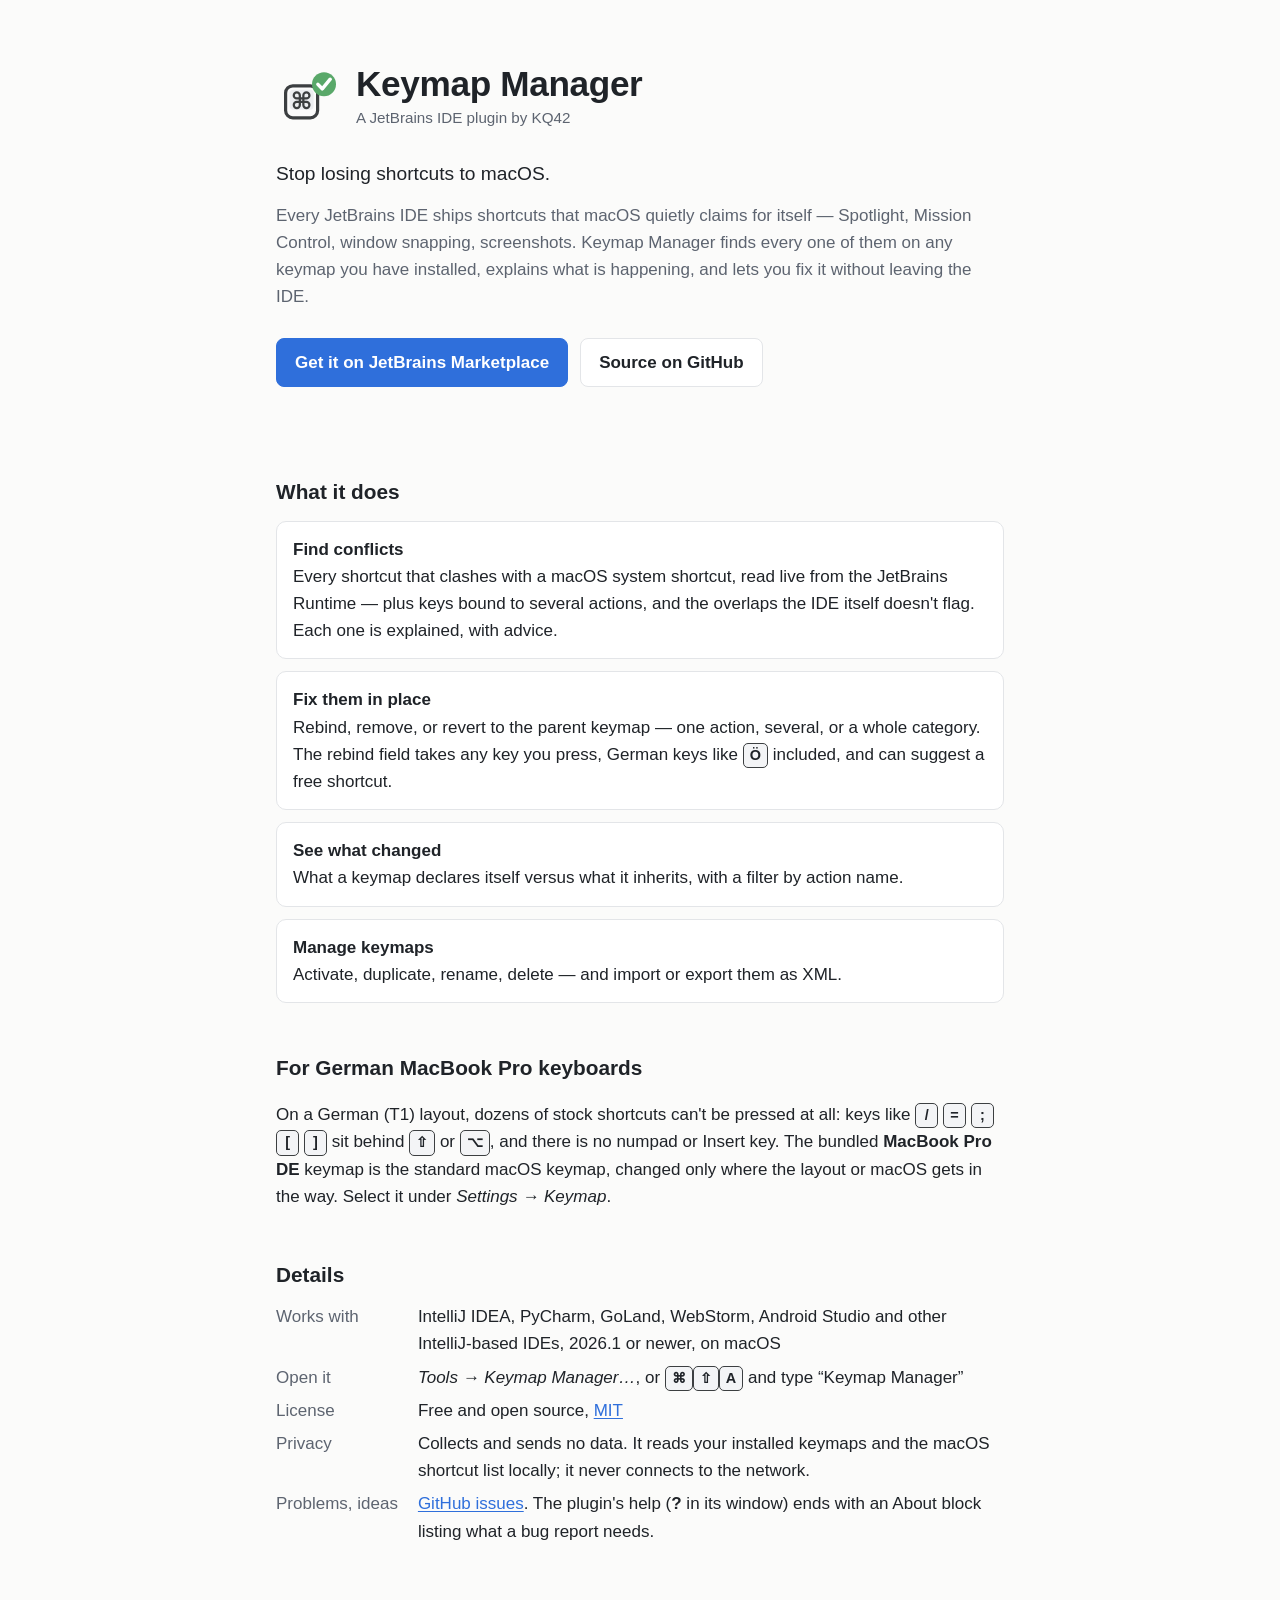
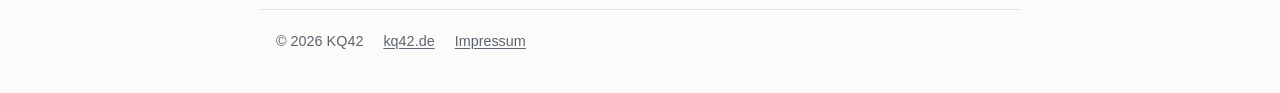
==== docs/website/plugins/keymap-manager/index.html @ 49ea6dc5 "Switch vendor to KQ42, with plugin ID, action ID and packages The vendor becomes KQ42 (stefan.huette" ====
<!doctype html>
<!--
  Vendor page for the Keymap Manager plugin: https://kq42.de/plugins/keymap-manager/
  plugin.xml's <vendor url> points here. Self-contained (no external fonts, scripts or trackers),
  so the "collects no data" line below holds for the page too.

  Before uploading, fill in the two TODOs:
  - MARKETPLACE_URL: the plugin's Marketplace page, once approved (until then the link searches for it)
  - the Impressum link in the footer, if it lives somewhere other than /impressum
-->
<html lang="en">
<head>
<meta charset="utf-8">
<meta name="viewport" content="width=device-width, initial-scale=1">
<title>Keymap Manager · KQ42</title>
<meta name="description" content="Keymap Manager — a JetBrains IDE plugin that finds and fixes shortcuts macOS takes away from your IDE. Includes a keymap for German MacBook Pro keyboards.">
<link rel="icon" type="image/svg+xml" href="data:image/svg+xml,%3Csvg xmlns='http://www.w3.org/2000/svg' viewBox='0 0 40 40'%3E%3Crect x='6' y='13' width='20' height='20' rx='4.5' fill='%23FBFBFB' stroke='%233C3F41' stroke-width='2'/%3E%3Ccircle cx='30' cy='12' r='7.5' fill='%2359A869'/%3E%3Cpath d='M26.2 12.1 L28.9 14.9 L33.9 8.9' fill='none' stroke='%23fff' stroke-width='2.2' stroke-linecap='round' stroke-linejoin='round'/%3E%3C/svg%3E">
<style>
  :root {
    --bg: #fbfbfa;
    --fg: #1f2328;
    --muted: #5d6470;
    --line: #e3e5e8;
    --card: #ffffff;
    --accent: #2f6fdb;
    --accent-fg: #ffffff;
    --ok: #3f8f52;
    --cap-bg: #f3f4f6;
    --cap-line: #3c3f41;
  }
  @media (prefers-color-scheme: dark) {
    :root {
      --bg: #1b1d21;
      --fg: #e6e8eb;
      --muted: #a0a7b2;
      --line: #33373d;
      --card: #23262b;
      --accent: #5b94f0;
      --accent-fg: #0f1115;
      --ok: #5fb873;
      --cap-bg: #2c3036;
      --cap-line: #c9ccd1;
    }
  }
  * { box-sizing: border-box; }
  html { -webkit-text-size-adjust: 100%; }
  body {
    margin: 0;
    background: var(--bg);
    color: var(--fg);
    font: 17px/1.6 -apple-system, BlinkMacSystemFont, "Segoe UI", Inter, Roboto, Helvetica, Arial, sans-serif;
  }
  main, footer { max-width: 760px; margin: 0 auto; padding: 0 16px; }
  a { color: var(--accent); text-underline-offset: 2px; }

  header.hero { padding: 64px 0 40px; }
  .brand { display: flex; align-items: center; gap: 16px; }
  .brand svg { width: 64px; height: 64px; flex: none; }
  h1 { font-size: 2.2rem; line-height: 1.15; margin: 0; letter-spacing: -0.01em; }
  .vendor { color: var(--muted); font-size: 0.95rem; margin: 2px 0 0; }
  .lede { font-size: 1.2rem; margin: 28px 0 0; }
  .lede + p { color: var(--muted); margin: 12px 0 0; }

  .actions { display: flex; flex-wrap: wrap; gap: 12px; margin-top: 28px; }
  .btn {
    display: inline-block; padding: 10px 18px; border-radius: 8px;
    font-weight: 600; text-decoration: none; border: 1px solid var(--line);
    color: var(--fg); background: var(--card);
  }
  .btn.primary { background: var(--accent); border-color: var(--accent); color: var(--accent-fg); }
  .btn:hover { filter: brightness(1.06); }

  h2 { font-size: 1.3rem; margin: 48px 0 12px; }
  ul.features { list-style: none; padding: 0; margin: 0; display: grid; gap: 12px; }
  ul.features li {
    background: var(--card); border: 1px solid var(--line); border-radius: 10px; padding: 14px 16px;
  }
  ul.features b { display: block; }

  kbd {
    display: inline-block; min-width: 1.6em; padding: 0 6px; text-align: center;
    font: 600 0.85em/1.6 -apple-system, BlinkMacSystemFont, sans-serif;
    background: var(--cap-bg); border: 1px solid var(--cap-line); border-radius: 5px;
  }
  .note { color: var(--muted); font-size: 0.95rem; }

  dl.facts { display: grid; grid-template-columns: max-content 1fr; gap: 6px 20px; margin: 0; }
  dl.facts dt { color: var(--muted); }
  dl.facts dd { margin: 0; }

  footer {
    margin-top: 64px; padding-top: 20px; padding-bottom: 40px;
    border-top: 1px solid var(--line); color: var(--muted); font-size: 0.9rem;
    display: flex; flex-wrap: wrap; gap: 8px 20px;
  }
  footer a { color: var(--muted); }

  @media (max-width: 520px) {
    header.hero { padding-top: 40px; }
    h1 { font-size: 1.8rem; }
    .brand svg { width: 52px; height: 52px; }
    dl.facts { grid-template-columns: 1fr; gap: 0; }
    dl.facts dd { margin-bottom: 10px; }
  }
</style>
</head>
<body>
<main>
  <header class="hero">
    <div class="brand">
      <svg viewBox="0 0 40 40" fill="none" aria-hidden="true">
        <rect x="6" y="13" width="20" height="20" rx="4.5" fill="#FBFBFB" stroke="#3C3F41" stroke-width="2" stroke-linejoin="round"/>
        <rect x="8.5" y="15.5" width="15" height="12.5" rx="2.5" fill="#EBEDF0"/>
        <path d="M 14.9 19 L 14.9 25 A 1.9 1.9 0 1 1 13 23.1 L 19 23.1 A 1.9 1.9 0 1 1 17.1 25 L 17.1 19 A 1.9 1.9 0 1 1 19 20.9 L 13 20.9 A 1.9 1.9 0 1 1 14.9 19 Z"
              fill="none" stroke="#3C3F41" stroke-width="1.4" stroke-linejoin="round" stroke-linecap="round"/>
        <circle cx="30" cy="12" r="7.5" fill="#59A869"/>
        <path d="M26.2 12.1 L28.9 14.9 L33.9 8.9" fill="none" stroke="#FFFFFF" stroke-width="2.2" stroke-linecap="round" stroke-linejoin="round"/>
      </svg>
      <div>
        <h1>Keymap Manager</h1>
        <p class="vendor">A JetBrains IDE plugin by KQ42</p>
      </div>
    </div>

    <p class="lede">Stop losing shortcuts to macOS.</p>
    <p>Every JetBrains IDE ships shortcuts that macOS quietly claims for itself — Spotlight,
      Mission Control, window snapping, screenshots. Keymap Manager finds every one of them on
      any keymap you have installed, explains what is happening, and lets you fix it without
      leaving the IDE.</p>

    <div class="actions">
      <!-- TODO MARKETPLACE_URL: replace with the plugin's page once approved -->
      <a class="btn primary" href="https://plugins.jetbrains.com/search?search=Keymap%20Manager">Get it on JetBrains Marketplace</a>
      <a class="btn" href="https://github.com/stefan-huettemann/keymap-manager">Source on GitHub</a>
    </div>
  </header>

  <h2>What it does</h2>
  <ul class="features">
    <li><b>Find conflicts</b>Every shortcut that clashes with a macOS system shortcut, read live
      from the JetBrains Runtime — plus keys bound to several actions, and the overlaps the IDE
      itself doesn't flag. Each one is explained, with advice.</li>
    <li><b>Fix them in place</b>Rebind, remove, or revert to the parent keymap — one action, several,
      or a whole category. The rebind field takes any key you press, German keys like
      <kbd>Ö</kbd> included, and can suggest a free shortcut.</li>
    <li><b>See what changed</b>What a keymap declares itself versus what it inherits, with a filter
      by action name.</li>
    <li><b>Manage keymaps</b>Activate, duplicate, rename, delete — and import or export them as XML.</li>
  </ul>

  <h2>For German MacBook Pro keyboards</h2>
  <p>On a German (T1) layout, dozens of stock shortcuts can't be pressed at all: keys like
    <kbd>/</kbd> <kbd>=</kbd> <kbd>;</kbd> <kbd>[</kbd> <kbd>]</kbd> sit behind
    <kbd>⇧</kbd> or <kbd>⌥</kbd>, and there is no numpad or Insert key. The bundled
    <b>MacBook Pro DE</b> keymap is the standard macOS keymap, changed only where the layout or
    macOS gets in the way. Select it under <i>Settings → Keymap</i>.</p>

  <h2>Details</h2>
  <dl class="facts">
    <dt>Works with</dt>
    <dd>IntelliJ IDEA, PyCharm, GoLand, WebStorm, Android Studio and other IntelliJ-based IDEs, 2026.1 or newer, on macOS</dd>
    <dt>Open it</dt>
    <dd><i>Tools → Keymap Manager…</i>, or <kbd>⌘</kbd><kbd>⇧</kbd><kbd>A</kbd> and type “Keymap Manager”</dd>
    <dt>License</dt>
    <dd>Free and open source, <a href="https://github.com/stefan-huettemann/keymap-manager/blob/main/LICENSE">MIT</a></dd>
    <dt>Privacy</dt>
    <dd>Collects and sends no data. It reads your installed keymaps and the macOS shortcut list
      locally; it never connects to the network.</dd>
    <dt>Problems, ideas</dt>
    <dd><a href="https://github.com/stefan-huettemann/keymap-manager/issues">GitHub issues</a>.
      The plugin's help (<b>?</b> in its window) ends with an About block listing what a bug report needs.</dd>
  </dl>
</main>

<footer>
  <span>© 2026 KQ42</span>
  <a href="https://kq42.de/">kq42.de</a>
  <!-- TODO: point to the actual Impressum -->
  <a href="https://kq42.de/impressum">Impressum</a>
</footer>
</body>
</html>
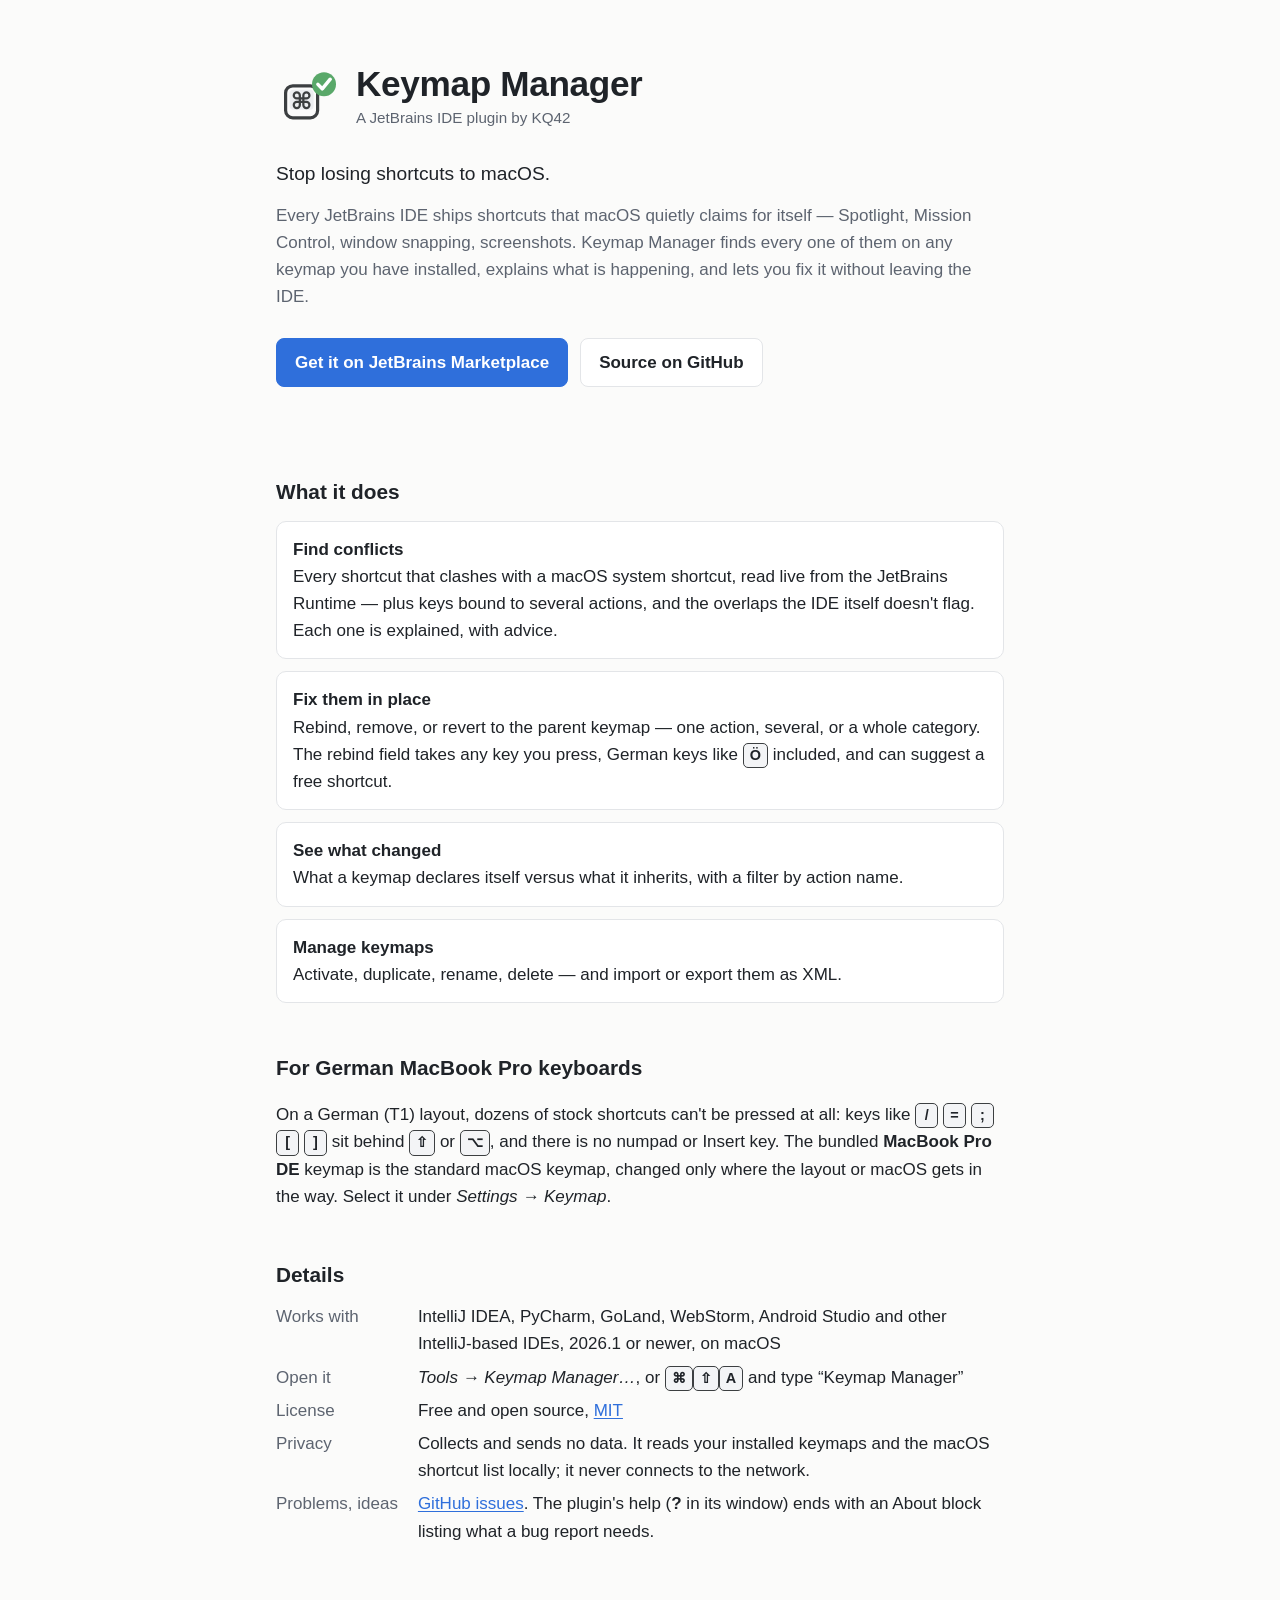
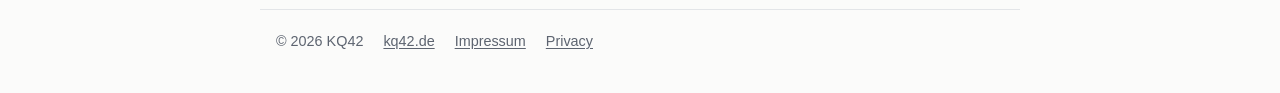
==== commit d1737f97: "Add the kq42.de site: home card, Impressum, Datenschutz - index.html: a business card for KQ42 linki" ====
--- a/docs/website/plugins/keymap-manager/index.html
+++ b/docs/website/plugins/keymap-manager/index.html
@@ -4,9 +4,8 @@
   plugin.xml's <vendor url> points here. Self-contained (no external fonts, scripts or trackers),
   so the "collects no data" line below holds for the page too.
 
-  Before uploading, fill in the two TODOs:
-  - MARKETPLACE_URL: the plugin's Marketplace page, once approved (until then the link searches for it)
-  - the Impressum link in the footer, if it lives somewhere other than /impressum
+  After approval, fill in the TODO MARKETPLACE_URL: the plugin's Marketplace page (until then the
+  link searches for it).
 -->
 <html lang="en">
 <head>
@@ -174,9 +173,9 @@
 
 <footer>
   <span>© 2026 KQ42</span>
-  <a href="https://kq42.de/">kq42.de</a>
-  <!-- TODO: point to the actual Impressum -->
-  <a href="https://kq42.de/impressum">Impressum</a>
+  <a href="/">kq42.de</a>
+  <a href="/impressum/">Impressum</a>
+  <a href="/datenschutz/">Privacy</a>
 </footer>
 </body>
 </html>
